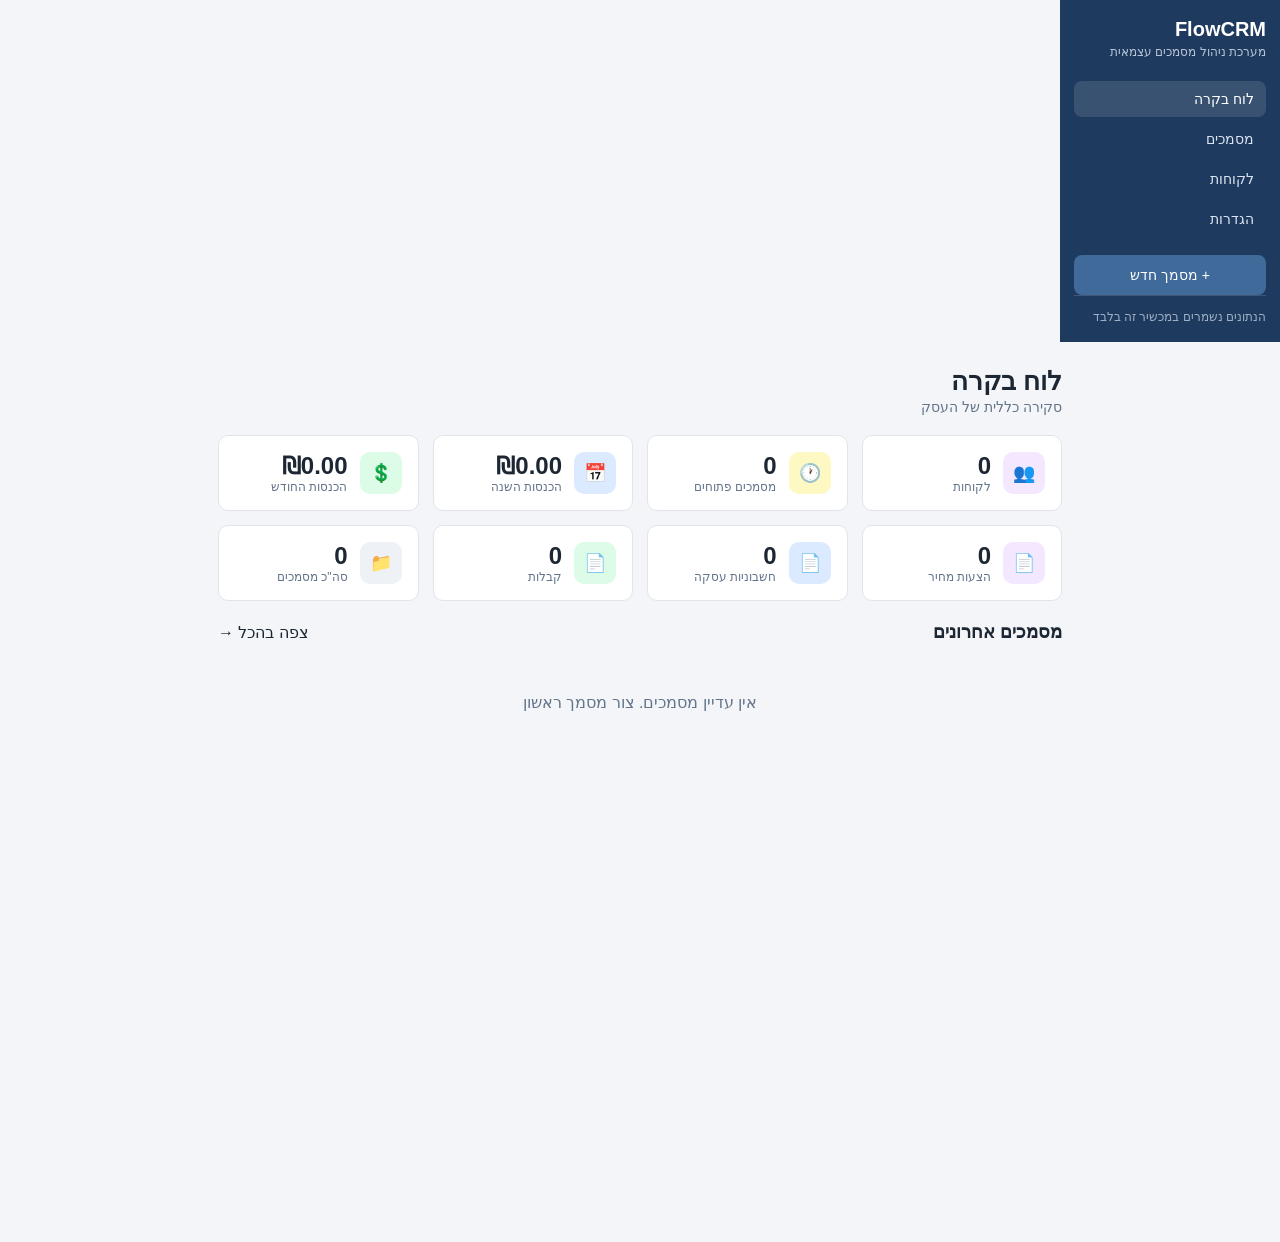
==== index.html @ b6c3de65 "Add files via upload" ====
<!DOCTYPE html>
<html lang="he" dir="rtl">
<head>
<meta charset="UTF-8">
<meta name="viewport" content="width=device-width, initial-scale=1, maximum-scale=1">
<title>לוח בקרה - FlowCRM</title>
<link rel="stylesheet" href="style.css">
<link rel="manifest" href="manifest.json">
<link rel="icon" href="icon-192.png">
<link rel="apple-touch-icon" href="icon-192.png">
<meta name="theme-color" content="#1e3a5f">
</head>
<body>
<div class="app-shell">
  <div class="main">
    <h1 class="page-title">לוח בקרה</h1>
    <p class="page-subtitle">סקירה כללית של העסק</p>

    <div class="stat-grid">
      <div class="stat-card">
        <div class="icon" style="background:#f3e8ff;">👥</div>
        <div><div class="num" id="statClients">0</div><div class="label">לקוחות</div></div>
      </div>
      <div class="stat-card">
        <div class="icon" style="background:#fef9c3;">🕐</div>
        <div><div class="num" id="statOpen">0</div><div class="label">מסמכים פתוחים</div></div>
      </div>
      <div class="stat-card">
        <div class="icon" style="background:#dbeafe;">📅</div>
        <div><div class="num" id="statYear">₪0</div><div class="label">הכנסות השנה</div></div>
      </div>
      <div class="stat-card">
        <div class="icon" style="background:#dcfce7;">💲</div>
        <div><div class="num" id="statMonth">₪0</div><div class="label">הכנסות החודש</div></div>
      </div>
    </div>
    <div class="stat-grid">
      <div class="stat-card">
        <div class="icon" style="background:#f3e8ff;">📄</div>
        <div><div class="num" id="statQuotes">0</div><div class="label">הצעות מחיר</div></div>
      </div>
      <div class="stat-card">
        <div class="icon" style="background:#dbeafe;">📄</div>
        <div><div class="num" id="statInvoices">0</div><div class="label">חשבוניות עסקה</div></div>
      </div>
      <div class="stat-card">
        <div class="icon" style="background:#dcfce7;">📄</div>
        <div><div class="num" id="statReceipts">0</div><div class="label">קבלות</div></div>
      </div>
      <div class="stat-card">
        <div class="icon" style="background:#eef2f7;">📁</div>
        <div><div class="num" id="statTotal">0</div><div class="label">סה"כ מסמכים</div></div>
      </div>
    </div>

    <div style="display:flex;justify-content:space-between;align-items:center;margin:20px 0 10px;">
      <h2 style="font-size:18px;margin:0;">מסמכים אחרונים</h2>
      <a href="documents.html">צפה בהכל →</a>
    </div>
    <div class="doc-grid" id="recentDocs"></div>
  </div>
</div>

<script src="app.js"></script>
<script>
mountShell("index.html");

const docs = DB.getDocuments();
const clients = DB.getClients();
const now = new Date();
const thisMonth = now.toISOString().slice(0, 7);
const thisYear = now.getFullYear();

function docTotal(d) {
  const subtotal = calcSubtotal(d.items || []);
  const tax = calcTax(subtotal, d.includeVat, DB.getSettings().vatRate);
  return calcTotal(subtotal, tax);
}

const closed = docs.filter(d => d.status === "closed" && !d.isCanceled);
const yearRevenue = closed.filter(d => d.issueDate && d.issueDate.startsWith(String(thisYear))).reduce((s, d) => s + docTotal(d), 0);
const monthRevenue = closed.filter(d => d.issueDate && d.issueDate.startsWith(thisMonth)).reduce((s, d) => s + docTotal(d), 0);

document.getElementById("statClients").textContent = clients.filter(c => c.active !== false).length;
document.getElementById("statOpen").textContent = docs.filter(d => (d.status === "open" || d.status === "draft") && !d.isCanceled).length;
document.getElementById("statYear").textContent = money(yearRevenue);
document.getElementById("statMonth").textContent = money(monthRevenue);
document.getElementById("statQuotes").textContent = docs.filter(d => d.docType === "quote").length;
document.getElementById("statInvoices").textContent = docs.filter(d => d.docType === "invoice").length;
document.getElementById("statReceipts").textContent = docs.filter(d => d.docType === "receipt").length;
document.getElementById("statTotal").textContent = docs.length;

const recent = [...docs].sort((a, b) => (b.issueDate || "").localeCompare(a.issueDate || "")).slice(0, 6);
const grid = document.getElementById("recentDocs");
if (!recent.length) {
  grid.innerHTML = `<div class="empty-state" style="grid-column:1/-1;">אין עדיין מסמכים. <a href="create.html">צור מסמך ראשון</a></div>`;
} else {
  grid.innerHTML = recent.map(d => `
    <div class="doc-card">
      ${docBadge(d.docType)} ${statusBadge(d.status)}
      <div class="amount">${money(docTotal(d))}</div>
      <div class="name">${d.clientName || ""}</div>
      <div class="meta">מס' ${d.docNumber} · ${formatDateHe(d.issueDate)}</div>
      <div class="actions"><a class="btn" href="view.html?id=${d.id}">צפייה</a></div>
    </div>`).join("");
}
</script>
</body>
</html>
---- style.css ----
:root {
  --navy: #1e3a5f;
  --navy-dark: #16293f;
  --blue-accent: #2f5d8a;
  --bg: #f3f5f8;
  --card-bg: #ffffff;
  --border: #e1e5eb;
  --text: #1c2733;
  --text-muted: #64748b;
  --danger: #c0392b;
  --green: #1e8a5f;
  --purple: #7b4fa0;
  --radius: 10px;
}

* { box-sizing: border-box; }

html, body {
  margin: 0;
  padding: 0;
  font-family: "Segoe UI", Arial, "Noto Sans Hebrew", sans-serif;
  background: var(--bg);
  color: var(--text);
  direction: rtl;
}

a { color: inherit; text-decoration: none; }

.app-shell {
  display: flex;
  min-height: 100vh;
}

/* ---------- Sidebar ---------- */
.sidebar {
  width: 220px;
  background: var(--navy);
  color: #fff;
  flex-shrink: 0;
  display: flex;
  flex-direction: column;
  padding: 18px 14px;
}
.sidebar .brand {
  font-size: 20px;
  font-weight: 700;
  margin-bottom: 4px;
}
.sidebar .brand-sub {
  font-size: 12px;
  color: #b7c4d6;
  margin-bottom: 22px;
}
.sidebar nav {
  display: flex;
  flex-direction: column;
  gap: 4px;
}
.sidebar nav a {
  padding: 10px 12px;
  border-radius: 8px;
  font-size: 14px;
  color: #dbe4f0;
}
.sidebar nav a.active,
.sidebar nav a:hover {
  background: rgba(255,255,255,0.12);
  color: #fff;
}
.sidebar .new-doc-btn {
  margin-top: 18px;
  background: #3f6a99;
  color: #fff;
  border: none;
  border-radius: 8px;
  padding: 12px;
  font-size: 14px;
  text-align: center;
  cursor: pointer;
}
.sidebar .new-doc-btn:hover { background: #4a7aad; }
.sidebar .footer {
  margin-top: auto;
  font-size: 12px;
  color: #9fb0c6;
  padding-top: 14px;
  border-top: 1px solid rgba(255,255,255,0.15);
}

/* mobile hamburger */
.hamburger {
  display: none;
  position: fixed;
  top: 12px;
  left: 12px;
  z-index: 50;
  background: var(--navy);
  color: #fff;
  border: none;
  border-radius: 8px;
  width: 40px;
  height: 40px;
  font-size: 18px;
  cursor: pointer;
}

.main {
  flex: 1;
  padding: 24px 28px;
  max-width: 900px;
  margin: 0 auto;
  width: 100%;
}

h1.page-title { font-size: 26px; margin: 0 0 2px; }
p.page-subtitle { color: var(--text-muted); margin: 0 0 20px; font-size: 14px; }

/* ---------- Cards / sections ---------- */
.card {
  background: var(--card-bg);
  border: 1px solid var(--border);
  border-radius: var(--radius);
  overflow: hidden;
  margin-bottom: 16px;
}
.section-bar {
  background: var(--navy);
  color: #fff;
  padding: 10px 16px;
  font-size: 15px;
  font-weight: 600;
}
.section-body { padding: 16px; }

.field-row {
  display: flex;
  gap: 14px;
  flex-wrap: wrap;
  margin-bottom: 12px;
}
.field { flex: 1; min-width: 160px; display: flex; flex-direction: column; gap: 6px; }
.field label { font-size: 13px; color: var(--text-muted); }
.field input, .field select, .field textarea {
  border: 1px solid var(--border);
  border-radius: 6px;
  padding: 9px 10px;
  font-size: 14px;
  font-family: inherit;
  background: #fff;
  color: var(--text);
}
.field textarea { resize: vertical; min-height: 60px; }

/* ---------- Buttons ---------- */
.btn {
  border: 1px solid var(--border);
  background: #fff;
  padding: 10px 18px;
  border-radius: 8px;
  font-size: 14px;
  cursor: pointer;
}
.btn-primary { background: var(--navy); color: #fff; border-color: var(--navy); }
.btn-primary:hover { background: var(--navy-dark); }
.btn-danger { color: var(--danger); border-color: var(--danger); background: #fff; }
.btn-ghost { background: #fff; }
.btn-row { display: flex; gap: 10px; flex-wrap: wrap; margin-top: 10px; }
.icon-btn {
  border: none; background: transparent; cursor: pointer; font-size: 16px; color: var(--text-muted);
}
.icon-btn.danger { color: var(--danger); }

/* ---------- Line items table ---------- */
table.items-table { width: 100%; border-collapse: collapse; }
table.items-table th, table.items-table td { padding: 8px 6px; font-size: 13px; text-align: right; }
table.items-table thead th { background: #eef2f7; color: var(--text-muted); font-weight: 600; border-bottom: 1px solid var(--border); }
table.items-table tbody td { border-bottom: 1px solid var(--border); }
table.items-table input { width: 100%; border: 1px solid var(--border); border-radius: 6px; padding: 6px 8px; font-family: inherit; }
.add-line-btn { margin-bottom: 12px; }

.totals-box {
  background: #eef4fb;
  border-radius: 8px;
  padding: 14px 16px;
  margin-top: 10px;
  font-size: 14px;
}
.totals-box .row { display: flex; justify-content: space-between; padding: 3px 0; }
.totals-box .row.total { font-weight: 700; font-size: 17px; border-top: 1px solid #c9d8ea; margin-top: 6px; padding-top: 8px; }

/* ---------- Dashboard cards ---------- */
.stat-grid {
  display: grid;
  grid-template-columns: repeat(4, 1fr);
  gap: 14px;
  margin-bottom: 14px;
}
.stat-card {
  background: var(--card-bg);
  border: 1px solid var(--border);
  border-radius: var(--radius);
  padding: 16px;
  display: flex;
  align-items: center;
  gap: 12px;
}
.stat-card .num { font-size: 24px; font-weight: 700; }
.stat-card .label { font-size: 12px; color: var(--text-muted); }
.stat-card .icon {
  width: 42px; height: 42px; border-radius: 10px;
  display: flex; align-items: center; justify-content: center; font-size: 18px;
}

/* document cards / list */
.doc-grid { display: grid; grid-template-columns: repeat(3, 1fr); gap: 14px; }
.doc-card {
  background: var(--card-bg); border: 1px solid var(--border); border-radius: var(--radius);
  padding: 14px; position: relative;
}
.badge {
  display: inline-block; font-size: 11px; padding: 3px 9px; border-radius: 20px; font-weight: 600; margin-left: 4px;
}
.badge-invoice { background: #dbeafe; color: #1d4ed8; }
.badge-receipt { background: #dcfce7; color: #15803d; }
.badge-quote { background: #f3e8ff; color: #7e22ce; }
.badge-open { background: #fef9c3; color: #92650a; }
.badge-closed { background: #e2e8f0; color: #475569; }
.badge-draft { background: #fee2e2; color: #b91c1c; }
.badge-canceled { background: #fecaca; color: #991b1b; }

.doc-card .amount { font-size: 20px; font-weight: 700; margin: 6px 0 2px; }
.doc-card .name { font-weight: 600; margin-top: 6px; }
.doc-card .meta { font-size: 12px; color: var(--text-muted); }
.doc-card .actions { margin-top: 10px; display: flex; gap: 8px; }

.search-bar input {
  width: 100%; padding: 11px 14px; border: 1px solid var(--border); border-radius: 8px; font-size: 14px; font-family: inherit;
}
.tabs { display: flex; gap: 6px; margin: 12px 0; flex-wrap: wrap; }
.tabs button {
  border: 1px solid var(--border); background: #fff; padding: 7px 14px; border-radius: 20px; font-size: 13px; cursor: pointer;
}
.tabs button.active { background: var(--navy); color: #fff; border-color: var(--navy); }

.empty-state { text-align: center; padding: 40px 10px; color: var(--text-muted); }

/* client cards */
.client-card {
  background: var(--card-bg); border: 1px solid var(--border); border-radius: var(--radius);
  padding: 14px; display: flex; justify-content: space-between; align-items: flex-start; margin-bottom: 12px;
}
.client-card .actions { display: flex; gap: 8px; }
.client-card .name { font-weight: 700; margin-bottom: 4px; }
.client-card .meta { font-size: 13px; color: var(--text-muted); line-height: 1.7; }

/* toast */
#toast {
  position: fixed; bottom: 20px; left: 50%; transform: translateX(-50%);
  background: var(--navy-dark); color: #fff; padding: 10px 20px; border-radius: 8px; font-size: 14px;
  opacity: 0; pointer-events: none; transition: opacity .2s; z-index: 100;
}
#toast.show { opacity: 1; }

/* ---------- Print / invoice preview ---------- */
.print-page {
  background: #fff;
  width: 100%;
  max-width: 780px;
  margin: 0 auto;
  padding: 14mm;
  border: 1px solid var(--border);
  border-radius: 8px;
}
.print-header { display: flex; justify-content: space-between; align-items: flex-start; border-bottom: 2px solid var(--navy); padding-bottom: 12px; margin-bottom: 16px; }
.print-header .biz-name { font-size: 30px; font-weight: 800; color: var(--navy); }
.print-header .biz-details { text-align: left; font-size: 12px; color: #333; line-height: 1.6; }
.print-meta { display: flex; justify-content: space-between; margin-bottom: 14px; font-size: 13px; }
.print-meta .to b { font-size: 15px; }
.print-title { text-align: center; font-size: 20px; font-weight: 700; margin: 10px 0 2px; }
.print-subtitle { text-align: center; font-size: 13px; color: #555; margin-bottom: 12px; }
.print-table { width: 100%; border-collapse: collapse; font-size: 12px; margin-bottom: 10px; }
.print-table th { background: var(--navy); color: #fff; padding: 7px 6px; }
.print-table td { padding: 7px 6px; border-bottom: 1px solid #ddd; }
.print-totals { margin-inline-start: auto; width: 260px; font-size: 13px; }
.print-totals .row { display: flex; justify-content: space-between; padding: 3px 0; }
.print-totals .row.total { font-weight: 800; font-size: 16px; border-top: 1px solid #999; padding-top: 6px; margin-top: 4px; }
.print-payment, .print-note { margin-top: 14px; font-size: 12px; }
.print-payment table { width: 100%; border-collapse: collapse; margin-top: 4px; }
.print-payment th { background: #eef2f7; padding: 5px; font-size: 11px; }
.print-payment td { padding: 5px; border-bottom: 1px solid #eee; font-size: 11px; }
.print-footer { text-align: center; font-size: 10px; color: #999; margin-top: 30px; }
.watermark {
  position: absolute; top: 40%; left: 50%; transform: translate(-50%,-50%) rotate(-25deg);
  font-size: 70px; color: rgba(192,57,43,0.25); font-weight: 800; pointer-events: none; z-index: 5;
}

@media print {
  body * { visibility: hidden; }
  .print-page, .print-page * { visibility: visible; }
  .print-page { position: absolute; top: 0; left: 0; border: none; box-shadow: none; margin: 0; padding: 0; width: 100%; max-width: 100%; font-size: 12px; }
  @page { size: A4; margin: 10mm; }
  .no-print { display: none !important; }
  .print-table, .print-payment table { page-break-inside: auto; }
  .print-table tr, .print-payment tr { page-break-inside: avoid; }
  .print-header, .print-meta, .print-title, .print-totals, .print-payment, .print-note, .print-footer { page-break-inside: avoid; }
  .print-footer { margin-top: 8px; }
}

/* responsive */
@media (max-width: 860px) {
  .stat-grid { grid-template-columns: repeat(2, 1fr); }
  .doc-grid { grid-template-columns: 1fr; }
}
@media (max-width: 700px) {
  .sidebar { position: fixed; top: 0; bottom: 0; right: 0; left: auto; transform: translateX(100%); transition: transform .2s; z-index: 40; height: 100vh; overflow-y: auto; }
  .sidebar.open { transform: translateX(0); }
  .hamburger { display: flex; align-items: center; justify-content: center; }
  .main { padding: 70px 14px 24px; }
  .stat-grid { grid-template-columns: 1fr 1fr; }
}
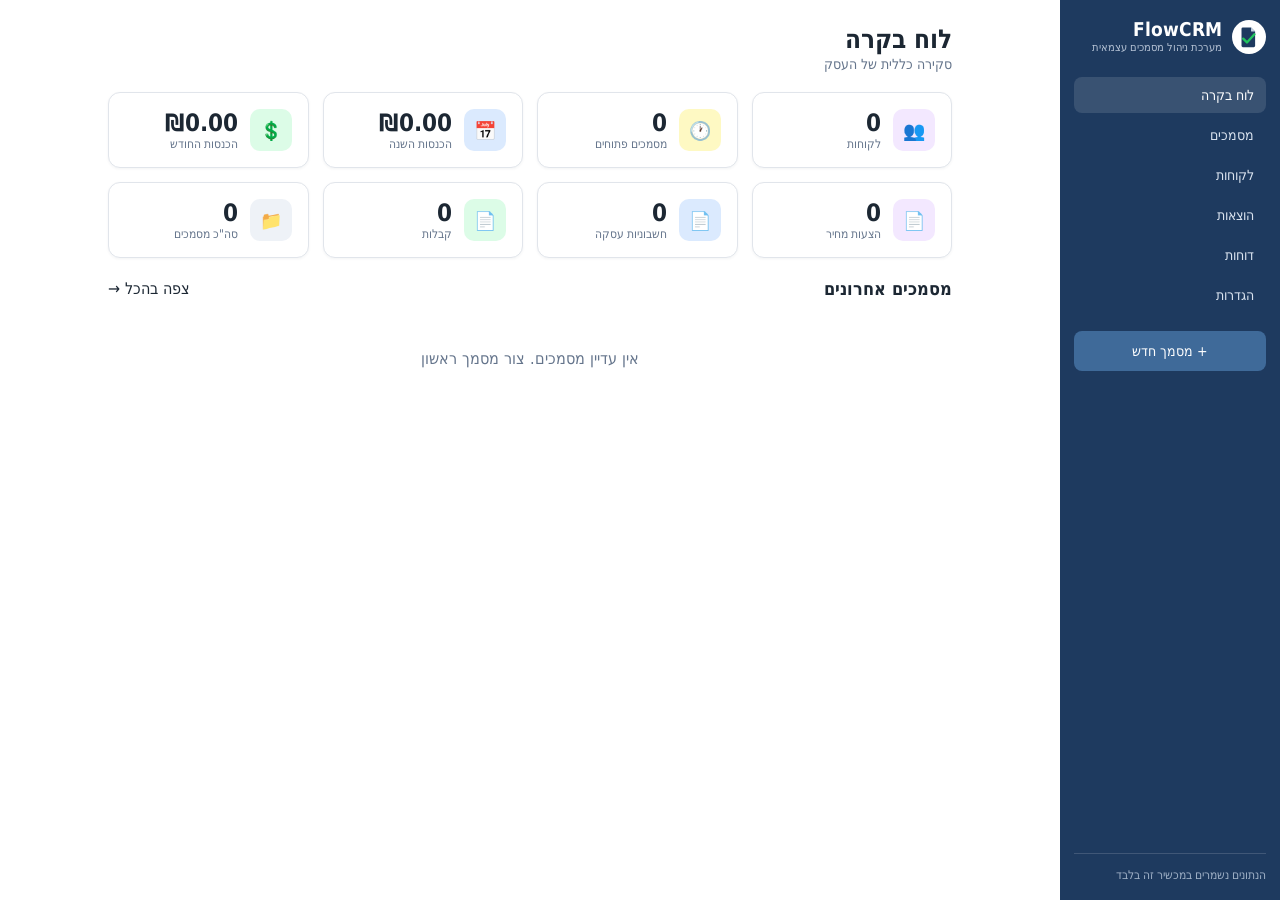
==== commit 8bac93b8: "Add files via upload" ====
--- a/index.html
+++ b/index.html
@@ -62,6 +62,7 @@
 </div>
 
 <script src="app.js"></script>
+<script src="drive-sync.js"></script>
 <script>
 mountShell("index.html");
 
--- a/style.css
+++ b/style.css
@@ -1,8 +1,21 @@
+@font-face {
+  font-family: "DejaVu Sans Condensed";
+  src: url("DejaVuSansCondensed.woff2") format("woff2");
+  font-weight: 400;
+  font-display: swap;
+}
+@font-face {
+  font-family: "DejaVu Sans Condensed";
+  src: url("DejaVuSansCondensed-Bold.woff2") format("woff2");
+  font-weight: 700;
+  font-display: swap;
+}
+
 :root {
   --navy: #1e3a5f;
   --navy-dark: #16293f;
   --blue-accent: #2f5d8a;
-  --bg: #f3f5f8;
+  --bg: #ffffff;
   --card-bg: #ffffff;
   --border: #e1e5eb;
   --text: #1c2733;
@@ -10,7 +23,8 @@
   --danger: #c0392b;
   --green: #1e8a5f;
   --purple: #7b4fa0;
-  --radius: 10px;
+  --radius: 12px;
+  --font: "DejaVu Sans Condensed", "Segoe UI", Arial, "Noto Sans Hebrew", sans-serif;
 }
 
 * { box-sizing: border-box; }
@@ -18,7 +32,7 @@
 html, body {
   margin: 0;
   padding: 0;
-  font-family: "Segoe UI", Arial, "Noto Sans Hebrew", sans-serif;
+  font-family: var(--font);
   background: var(--bg);
   color: var(--text);
   direction: rtl;
@@ -41,15 +55,28 @@
   flex-direction: column;
   padding: 18px 14px;
 }
+.sidebar .brand-row {
+  display: flex;
+  align-items: center;
+  gap: 10px;
+  margin-bottom: 22px;
+}
+.sidebar .brand-icon {
+  width: 34px;
+  height: 34px;
+  flex-shrink: 0;
+  display: block;
+}
+.sidebar .brand-icon svg { width: 100%; height: 100%; display: block; }
 .sidebar .brand {
-  font-size: 20px;
+  font-size: 19px;
   font-weight: 700;
-  margin-bottom: 4px;
+  line-height: 1.2;
 }
 .sidebar .brand-sub {
-  font-size: 12px;
+  font-size: 11px;
   color: #b7c4d6;
-  margin-bottom: 22px;
+  line-height: 1.3;
 }
 .sidebar nav {
   display: flex;
@@ -122,6 +149,7 @@
   border-radius: var(--radius);
   overflow: hidden;
   margin-bottom: 16px;
+  box-shadow: 0 1px 3px rgba(20,30,50,0.05);
 }
 .section-bar {
   background: var(--navy);
@@ -163,8 +191,25 @@
 .btn-primary { background: var(--navy); color: #fff; border-color: var(--navy); }
 .btn-primary:hover { background: var(--navy-dark); }
 .btn-danger { color: var(--danger); border-color: var(--danger); background: #fff; }
+.btn-success { background: #1e8a5f; color: #fff; border-color: #1e8a5f; }
+.btn-success:hover { background: #176e4b; }
 .btn-ghost { background: #fff; }
 .btn-row { display: flex; gap: 10px; flex-wrap: wrap; margin-top: 10px; }
+
+/* ---------- Dropdown menu (e.g. "סגור עם...") ---------- */
+.dropdown-wrap { position: relative; }
+.dropdown-menu {
+  display: none; position: absolute; top: calc(100% + 4px); right: 0; z-index: 30;
+  background: #fff; border: 1px solid var(--border); border-radius: 8px;
+  box-shadow: 0 6px 20px rgba(20,30,50,0.15); min-width: 160px; overflow: hidden;
+}
+.dropdown-menu.open { display: block; }
+.dropdown-menu button {
+  display: block; width: 100%; text-align: right; padding: 10px 14px; border: none; background: #fff;
+  font-size: 14px; font-family: inherit; cursor: pointer; color: var(--text);
+}
+.dropdown-menu button:hover { background: #eef2f7; }
+.dropdown-menu button + button { border-top: 1px solid var(--border); }
 .icon-btn {
   border: none; background: transparent; cursor: pointer; font-size: 16px; color: var(--text-muted);
 }
@@ -203,7 +248,10 @@
   display: flex;
   align-items: center;
   gap: 12px;
-}
+  box-shadow: 0 1px 3px rgba(20,30,50,0.05);
+  transition: box-shadow .15s, transform .15s;
+}
+.stat-card:hover { box-shadow: 0 4px 14px rgba(20,30,50,0.10); transform: translateY(-1px); }
 .stat-card .num { font-size: 24px; font-weight: 700; }
 .stat-card .label { font-size: 12px; color: var(--text-muted); }
 .stat-card .icon {
@@ -214,9 +262,19 @@
 /* document cards / list */
 .doc-grid { display: grid; grid-template-columns: repeat(3, 1fr); gap: 14px; }
 .doc-card {
-  background: var(--card-bg); border: 1px solid var(--border); border-radius: var(--radius);
+  background: var(--card-bg); border: 1px solid var(--border); border-inline-start: 4px solid var(--border);
+  border-radius: var(--radius);
   padding: 14px; position: relative;
-}
+  box-shadow: 0 1px 3px rgba(20,30,50,0.05);
+  transition: box-shadow .15s;
+}
+.doc-card:hover { box-shadow: 0 4px 14px rgba(20,30,50,0.10); }
+.doc-card.status-open { border-inline-start-color: #f59e0b; }
+.doc-card.status-closed { border-inline-start-color: #22c55e; }
+.doc-card.status-draft { border-inline-start-color: #ef4444; }
+.doc-card.status-canceled { border-inline-start-color: #94a3b8; opacity: .7; }
+.doc-card .doc-select { position: absolute; top: 12px; inset-inline-end: 12px; }
+.doc-card .doc-select input { width: 18px; height: 18px; cursor: pointer; }
 .badge {
   display: inline-block; font-size: 11px; padding: 3px 9px; border-radius: 20px; font-weight: 600; margin-left: 4px;
 }
@@ -244,10 +302,20 @@
 
 .empty-state { text-align: center; padding: 40px 10px; color: var(--text-muted); }
 
+/* ---------- Documents toolbar / admin bar ---------- */
+.doc-toolbar { display: flex; gap: 10px; flex-wrap: wrap; margin-bottom: 14px; }
+.admin-bar {
+  display: flex; align-items: center; gap: 10px; flex-wrap: wrap;
+  background: #fff7ed; border: 1px solid #fed7aa; border-radius: 8px; padding: 10px 14px; margin-bottom: 14px;
+}
+.admin-bar .count { font-weight: 700; font-size: 13px; color: #9a3412; }
+.admin-bar select { border: 1px solid var(--border); border-radius: 6px; padding: 7px 10px; font-family: inherit; }
+
 /* client cards */
 .client-card {
   background: var(--card-bg); border: 1px solid var(--border); border-radius: var(--radius);
   padding: 14px; display: flex; justify-content: space-between; align-items: flex-start; margin-bottom: 12px;
+  box-shadow: 0 1px 3px rgba(20,30,50,0.05);
 }
 .client-card .actions { display: flex; gap: 8px; }
 .client-card .name { font-weight: 700; margin-bottom: 4px; }
@@ -271,39 +339,108 @@
   border: 1px solid var(--border);
   border-radius: 8px;
 }
-.print-header { display: flex; justify-content: space-between; align-items: flex-start; border-bottom: 2px solid var(--navy); padding-bottom: 12px; margin-bottom: 16px; }
+.print-header { display: flex; justify-content: space-between; align-items: flex-start; border-bottom: 1px solid #888; padding-bottom: 12px; margin-bottom: 16px; }
 .print-header .biz-name { font-size: 30px; font-weight: 800; color: var(--navy); }
-.print-header .biz-details { text-align: left; font-size: 12px; color: #333; line-height: 1.6; }
+.print-header .biz-details { text-align: right; font-size: 12px; color: #333; line-height: 1.6; }
 .print-meta { display: flex; justify-content: space-between; margin-bottom: 14px; font-size: 13px; }
 .print-meta .to b { font-size: 15px; }
 .print-title { text-align: center; font-size: 20px; font-weight: 700; margin: 10px 0 2px; }
 .print-subtitle { text-align: center; font-size: 13px; color: #555; margin-bottom: 12px; }
-.print-table { width: 100%; border-collapse: collapse; font-size: 12px; margin-bottom: 10px; }
-.print-table th { background: var(--navy); color: #fff; padding: 7px 6px; }
-.print-table td { padding: 7px 6px; border-bottom: 1px solid #ddd; }
+.print-table { width: 100%; border-collapse: collapse; font-size: 12px; margin-bottom: 10px; border: 1px solid #000; }
+.print-table th { background: #a7cae8; color: #000; padding: 7px 6px; text-align: center; font-weight: 700; border: 1px solid #000; }
+.print-table td { padding: 7px 6px; border: 1px solid #000; text-align: center; }
+.print-table td:first-child { text-align: right; }
 .print-totals { margin-inline-start: auto; width: 260px; font-size: 13px; }
 .print-totals .row { display: flex; justify-content: space-between; padding: 3px 0; }
 .print-totals .row.total { font-weight: 800; font-size: 16px; border-top: 1px solid #999; padding-top: 6px; margin-top: 4px; }
 .print-payment, .print-note { margin-top: 14px; font-size: 12px; }
-.print-payment table { width: 100%; border-collapse: collapse; margin-top: 4px; }
-.print-payment th { background: #eef2f7; padding: 5px; font-size: 11px; }
-.print-payment td { padding: 5px; border-bottom: 1px solid #eee; font-size: 11px; }
+.print-payment table { width: 100%; border-collapse: collapse; margin-top: 4px; border: 1px solid #000; }
+.print-payment th { background: #a7cae8; color: #000; padding: 5px; font-size: 11px; font-weight: 700; text-align: center; border: 1px solid #000; }
+.print-payment td { padding: 5px; border: 1px solid #000; font-size: 11px; text-align: center; }
+.print-payment td:nth-child(3) { text-align: right; } /* פרטים — the wide details column */
 .print-footer { text-align: center; font-size: 10px; color: #999; margin-top: 30px; }
+.print-footer-brand {
+  display: flex; flex-direction: column; align-items: center; justify-content: center; gap: 3px; margin-top: 6px;
+}
+.print-footer-brand .footer-caption { font-size: 11px; font-weight: 700; color: #7a8699; }
+.print-footer-brand .footer-logo { height: 20px; width: auto; }
 .watermark {
   position: absolute; top: 40%; left: 50%; transform: translate(-50%,-50%) rotate(-25deg);
   font-size: 70px; color: rgba(192,57,43,0.25); font-weight: 800; pointer-events: none; z-index: 5;
 }
 
+/* ---------- Expenses ---------- */
+.expense-card {
+  background: var(--card-bg); border: 1px solid var(--border); border-radius: var(--radius);
+  padding: 14px; display: flex; gap: 14px; align-items: center; margin-bottom: 12px;
+  box-shadow: 0 1px 3px rgba(20,30,50,0.05);
+}
+.expense-card .thumb {
+  width: 46px; height: 46px; border-radius: 8px; background: #eef2f7; flex-shrink: 0;
+  display: flex; align-items: center; justify-content: center; font-size: 20px; overflow: hidden;
+}
+.expense-card .thumb img { width: 100%; height: 100%; object-fit: cover; }
+.expense-card .body { flex: 1; min-width: 0; }
+.expense-card .amount { font-weight: 700; font-size: 17px; }
+.expense-card .supplier { font-weight: 600; }
+.expense-card .meta { font-size: 12px; color: var(--text-muted); }
+.expense-card .category-pill {
+  display: inline-block; font-size: 11px; padding: 2px 9px; border-radius: 20px;
+  background: #eef2f7; color: var(--text-muted); margin-inline-end: 6px;
+}
+.expense-card .actions { display: flex; gap: 6px; flex-shrink: 0; }
+
+/* ---------- Payments (create form) ---------- */
+.payment-row {
+  border: 1px solid var(--border); border-radius: 8px; padding: 12px; margin-bottom: 10px; background: #fafbfc;
+}
+.payment-row-head { display: flex; justify-content: space-between; align-items: center; margin-bottom: 8px; }
+.payment-row-head b { font-size: 13px; color: var(--text-muted); }
+
+/* ---------- Logo upload ---------- */
+.logo-upload {
+  display: flex; align-items: center; gap: 14px; margin-bottom: 4px;
+}
+.logo-preview {
+  width: 84px; height: 84px; border-radius: 8px; border: 1px dashed var(--border);
+  display: flex; align-items: center; justify-content: center; background: #fafbfc; overflow: hidden; flex-shrink: 0;
+}
+.logo-preview img { max-width: 100%; max-height: 100%; object-fit: contain; }
+
+/* ---------- Generic data table (reports) ---------- */
+table.data-table { width: 100%; border-collapse: collapse; font-size: 13px; margin-top: 6px; }
+table.data-table th { background: #eef2f7; color: var(--text-muted); text-align: right; padding: 8px 10px; font-weight: 600; }
+table.data-table td { padding: 8px 10px; border-bottom: 1px solid var(--border); }
+table.data-table tfoot td { font-weight: 700; border-top: 2px solid var(--border); border-bottom: none; }
+
+/* ---------- Print: logo + digital-signature stamp ---------- */
+.print-header .biz-logo { max-height: 70px; max-width: 260px; object-fit: contain; }
+.print-stamp { width: 72px; height: auto; margin-top: 6px; display: block; }
+
 @media print {
+  /* Chrome drops background colors/images on print by default unless told
+     otherwise — this is what was erasing the light-blue table header (and
+     would silently erase any other colored background) in the saved PDF. */
+  * { -webkit-print-color-adjust: exact !important; print-color-adjust: exact !important; color-adjust: exact !important; }
+  .sidebar, .hamburger { display: none !important; }
   body * { visibility: hidden; }
   .print-page, .print-page * { visibility: visible; }
-  .print-page { position: absolute; top: 0; left: 0; border: none; box-shadow: none; margin: 0; padding: 0; width: 100%; max-width: 100%; font-size: 12px; }
+  .print-page {
+    position: absolute; top: 0; left: 0; border: none; box-shadow: none; margin: 0; padding: 0;
+    width: 100%; max-width: 100%; font-size: 12px;
+    display: flex; flex-direction: column; min-height: 262mm;
+  }
+  .print-footer { margin-top: auto; }
   @page { size: A4; margin: 10mm; }
   .no-print { display: none !important; }
   .print-table, .print-payment table { page-break-inside: auto; }
   .print-table tr, .print-payment tr { page-break-inside: avoid; }
   .print-header, .print-meta, .print-title, .print-totals, .print-payment, .print-note, .print-footer { page-break-inside: avoid; }
-  .print-footer { margin-top: 8px; }
+  .print-header { margin-bottom: 10px; padding-bottom: 8px; }
+  .print-meta { margin-bottom: 8px; }
+  .print-stamp { width: 58px; height: auto; margin-top: 2px; }
+  .print-title { margin: 6px 0 2px; }
+  .print-payment, .print-note { margin-top: 8px; }
 }
 
 /* responsive */
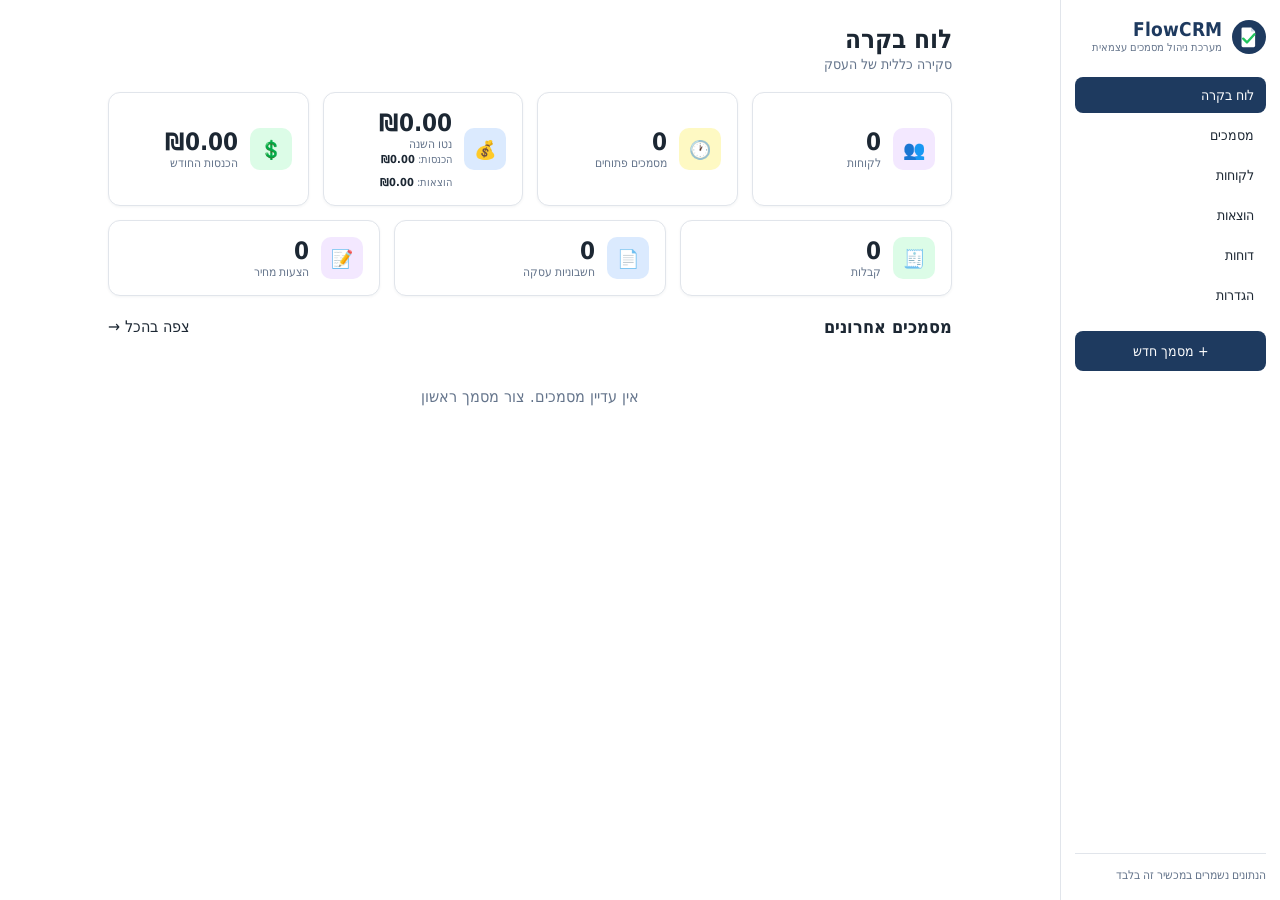
==== commit 81c608ba: "Add files via upload" ====
--- a/index.html
+++ b/index.html
@@ -25,31 +25,34 @@
         <div class="icon" style="background:#fef9c3;">🕐</div>
         <div><div class="num" id="statOpen">0</div><div class="label">מסמכים פתוחים</div></div>
       </div>
-      <div class="stat-card">
-        <div class="icon" style="background:#dbeafe;">📅</div>
-        <div><div class="num" id="statYear">₪0</div><div class="label">הכנסות השנה</div></div>
+      <div class="stat-card stat-card-net">
+        <div class="icon" style="background:#dbeafe;">💰</div>
+        <div>
+          <div class="num" id="statYearNet">₪0</div>
+          <div class="label">נטו השנה</div>
+          <div class="sub-breakdown">
+            <span>הכנסות: <b id="statYearIncome">₪0</b></span>
+            <span>הוצאות: <b id="statYearExpenses">₪0</b></span>
+          </div>
+        </div>
       </div>
       <div class="stat-card">
         <div class="icon" style="background:#dcfce7;">💲</div>
         <div><div class="num" id="statMonth">₪0</div><div class="label">הכנסות החודש</div></div>
       </div>
     </div>
-    <div class="stat-grid">
+    <div class="stat-grid stat-grid-3">
       <div class="stat-card">
-        <div class="icon" style="background:#f3e8ff;">📄</div>
-        <div><div class="num" id="statQuotes">0</div><div class="label">הצעות מחיר</div></div>
+        <div class="icon" style="background:#dcfce7;">🧾</div>
+        <div><div class="num" id="statReceipts">0</div><div class="label">קבלות</div></div>
       </div>
       <div class="stat-card">
         <div class="icon" style="background:#dbeafe;">📄</div>
         <div><div class="num" id="statInvoices">0</div><div class="label">חשבוניות עסקה</div></div>
       </div>
       <div class="stat-card">
-        <div class="icon" style="background:#dcfce7;">📄</div>
-        <div><div class="num" id="statReceipts">0</div><div class="label">קבלות</div></div>
-      </div>
-      <div class="stat-card">
-        <div class="icon" style="background:#eef2f7;">📁</div>
-        <div><div class="num" id="statTotal">0</div><div class="label">סה"כ מסמכים</div></div>
+        <div class="icon" style="background:#f3e8ff;">📝</div>
+        <div><div class="num" id="statQuotes">0</div><div class="label">הצעות מחיר</div></div>
       </div>
     </div>
 
@@ -81,15 +84,20 @@
 const closed = docs.filter(d => d.status === "closed" && !d.isCanceled);
 const yearRevenue = closed.filter(d => d.issueDate && d.issueDate.startsWith(String(thisYear))).reduce((s, d) => s + docTotal(d), 0);
 const monthRevenue = closed.filter(d => d.issueDate && d.issueDate.startsWith(thisMonth)).reduce((s, d) => s + docTotal(d), 0);
+const yearExpenses = DB.getExpenses()
+  .filter(e => e.date && e.date.startsWith(String(thisYear)))
+  .reduce((s, e) => s + (parseFloat(e.amount) || 0), 0);
+const yearNet = yearRevenue - yearExpenses;
 
 document.getElementById("statClients").textContent = clients.filter(c => c.active !== false).length;
 document.getElementById("statOpen").textContent = docs.filter(d => (d.status === "open" || d.status === "draft") && !d.isCanceled).length;
-document.getElementById("statYear").textContent = money(yearRevenue);
+document.getElementById("statYearNet").textContent = money(yearNet);
+document.getElementById("statYearIncome").textContent = money(yearRevenue);
+document.getElementById("statYearExpenses").textContent = money(yearExpenses);
 document.getElementById("statMonth").textContent = money(monthRevenue);
 document.getElementById("statQuotes").textContent = docs.filter(d => d.docType === "quote").length;
 document.getElementById("statInvoices").textContent = docs.filter(d => d.docType === "invoice").length;
 document.getElementById("statReceipts").textContent = docs.filter(d => d.docType === "receipt").length;
-document.getElementById("statTotal").textContent = docs.length;
 
 const recent = [...docs].sort((a, b) => (b.issueDate || "").localeCompare(a.issueDate || "")).slice(0, 6);
 const grid = document.getElementById("recentDocs");
@@ -98,11 +106,8 @@
 } else {
   grid.innerHTML = recent.map(d => `
     <div class="doc-card">
-      ${docBadge(d.docType)} ${statusBadge(d.status)}
-      <div class="amount">${money(docTotal(d))}</div>
-      <div class="name">${d.clientName || ""}</div>
-      <div class="meta">מס' ${d.docNumber} · ${formatDateHe(d.issueDate)}</div>
-      <div class="actions"><a class="btn" href="view.html?id=${d.id}">צפייה</a></div>
+      ${docCardInner(d, docTotal(d))}
+      <div class="actions"><a class="btn" href="view.html?id=${d.id}">👁 צפייה</a></div>
     </div>`).join("");
 }
 </script>
--- a/style.css
+++ b/style.css
@@ -45,15 +45,19 @@
   min-height: 100vh;
 }
 
-/* ---------- Sidebar ---------- */
+/* ---------- Sidebar ----------
+   White background, navy text/icons, and a solid navy "button" behind
+   whichever nav item is active/hovered — this was flipped from an
+   all-navy sidebar per explicit feedback (white panel, navy accents). */
 .sidebar {
   width: 220px;
-  background: var(--navy);
-  color: #fff;
+  background: #ffffff;
+  color: var(--text);
   flex-shrink: 0;
   display: flex;
   flex-direction: column;
   padding: 18px 14px;
+  border-inline-end: 1px solid var(--border);
 }
 .sidebar .brand-row {
   display: flex;
@@ -72,10 +76,11 @@
   font-size: 19px;
   font-weight: 700;
   line-height: 1.2;
+  color: var(--navy);
 }
 .sidebar .brand-sub {
   font-size: 11px;
-  color: #b7c4d6;
+  color: var(--text-muted);
   line-height: 1.3;
 }
 .sidebar nav {
@@ -87,16 +92,16 @@
   padding: 10px 12px;
   border-radius: 8px;
   font-size: 14px;
-  color: #dbe4f0;
+  color: var(--text);
 }
 .sidebar nav a.active,
 .sidebar nav a:hover {
-  background: rgba(255,255,255,0.12);
+  background: var(--navy);
   color: #fff;
 }
 .sidebar .new-doc-btn {
   margin-top: 18px;
-  background: #3f6a99;
+  background: var(--navy);
   color: #fff;
   border: none;
   border-radius: 8px;
@@ -105,13 +110,13 @@
   text-align: center;
   cursor: pointer;
 }
-.sidebar .new-doc-btn:hover { background: #4a7aad; }
+.sidebar .new-doc-btn:hover { background: var(--navy-dark); }
 .sidebar .footer {
   margin-top: auto;
   font-size: 12px;
-  color: #9fb0c6;
+  color: var(--text-muted);
   padding-top: 14px;
-  border-top: 1px solid rgba(255,255,255,0.15);
+  border-top: 1px solid var(--border);
 }
 
 /* mobile hamburger */
@@ -257,7 +262,13 @@
 .stat-card .icon {
   width: 42px; height: 42px; border-radius: 10px;
   display: flex; align-items: center; justify-content: center; font-size: 18px;
-}
+  flex-shrink: 0;
+}
+.stat-grid-3 { grid-template-columns: repeat(3, 1fr); }
+.stat-card-net .sub-breakdown {
+  display: flex; gap: 10px; font-size: 11px; color: var(--text-muted); margin-top: 2px; flex-wrap: wrap;
+}
+.stat-card-net .sub-breakdown b { color: var(--text); font-weight: 600; }
 
 /* document cards / list */
 .doc-grid { display: grid; grid-template-columns: repeat(3, 1fr); gap: 14px; }
@@ -286,9 +297,14 @@
 .badge-draft { background: #fee2e2; color: #b91c1c; }
 .badge-canceled { background: #fecaca; color: #991b1b; }
 
-.doc-card .amount { font-size: 20px; font-weight: 700; margin: 6px 0 2px; }
-.doc-card .name { font-weight: 600; margin-top: 6px; }
+.doc-card-head { display: flex; justify-content: space-between; align-items: flex-start; gap: 8px; }
+.doc-card .amount { font-size: 20px; font-weight: 700; }
+.doc-card .name { font-weight: 600; margin-top: 8px; }
 .doc-card .meta { font-size: 12px; color: var(--text-muted); }
+.doc-card-status {
+  font-size: 12px; color: var(--text-muted); margin-top: 10px; padding-top: 10px;
+  border-top: 1px solid var(--border);
+}
 .doc-card .actions { margin-top: 10px; display: flex; gap: 8px; }
 
 .search-bar input {
@@ -342,7 +358,7 @@
 .print-header { display: flex; justify-content: space-between; align-items: flex-start; border-bottom: 1px solid #888; padding-bottom: 12px; margin-bottom: 16px; }
 .print-header .biz-name { font-size: 30px; font-weight: 800; color: var(--navy); }
 .print-header .biz-details { text-align: right; font-size: 12px; color: #333; line-height: 1.6; }
-.print-meta { display: flex; justify-content: space-between; margin-bottom: 14px; font-size: 13px; }
+.print-meta { display: flex; justify-content: space-between; align-items: flex-start; margin-bottom: 14px; font-size: 13px; }
 .print-meta .to b { font-size: 15px; }
 .print-title { text-align: center; font-size: 20px; font-weight: 700; margin: 10px 0 2px; }
 .print-subtitle { text-align: center; font-size: 13px; color: #555; margin-bottom: 12px; }
@@ -428,8 +444,20 @@
   .print-page {
     position: absolute; top: 0; left: 0; border: none; box-shadow: none; margin: 0; padding: 0;
     width: 100%; max-width: 100%; font-size: 12px;
-    display: flex; flex-direction: column; min-height: 262mm;
+    display: flex; flex-direction: column; min-height: 200mm;
   }
+  /* A previous version forced .print-page to ~262mm (a ~15mm safety margin
+     under A4's ~277mm printable content height) to pin the footer flush
+     against the true page bottom. That margin turned out too tight on
+     iPhone/Safari — it computed the page differently and the footer
+     overflowed to a near-blank second page. This version uses a much more
+     conservative 200mm — about 77mm of slack — so the footer sits
+     noticeably lower on short/medium documents without forcing full-page
+     height. It won't sit flush against the literal bottom edge like
+     before, but should be safe across engines. I can't test real iOS
+     Safari print from here, so if this STILL pushes to a second page on
+     an iPhone, that's a real report to send back — the safe fallback
+     (a small fixed gap, no page-height forcing at all) is one line away. */
   .print-footer { margin-top: auto; }
   @page { size: A4; margin: 10mm; }
   .no-print { display: none !important; }
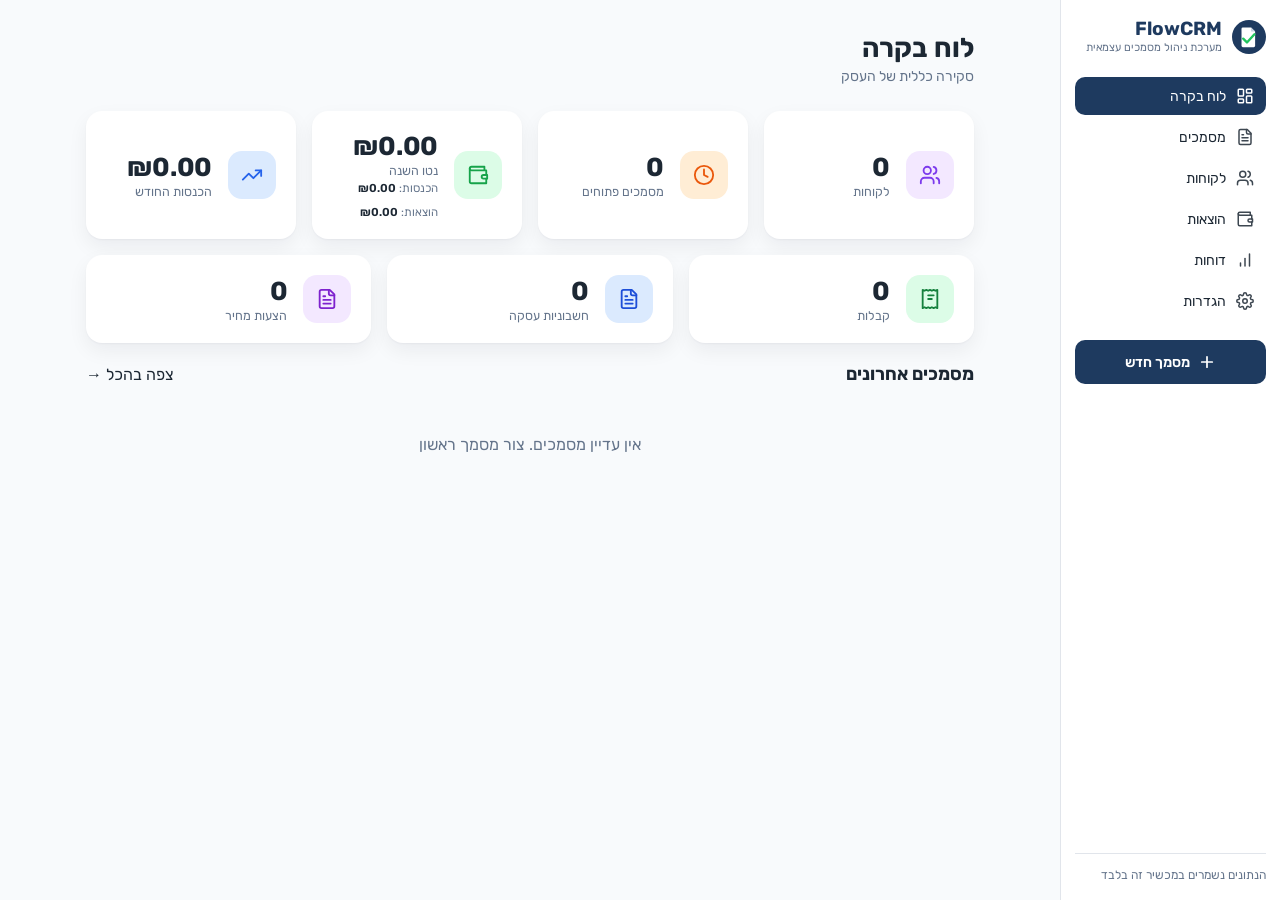
==== commit 82d38385: "Add files via upload" ====
--- a/index.html
+++ b/index.html
@@ -4,6 +4,9 @@
 <meta charset="UTF-8">
 <meta name="viewport" content="width=device-width, initial-scale=1, maximum-scale=1">
 <title>לוח בקרה - FlowCRM</title>
+<link rel="preconnect" href="https://fonts.googleapis.com">
+<link rel="preconnect" href="https://fonts.gstatic.com" crossorigin>
+<link href="https://fonts.googleapis.com/css2?family=Rubik:wght@400;500;600;700;800&display=swap" rel="stylesheet">
 <link rel="stylesheet" href="style.css">
 <link rel="manifest" href="manifest.json">
 <link rel="icon" href="icon-192.png">
@@ -18,15 +21,15 @@
 
     <div class="stat-grid">
       <div class="stat-card">
-        <div class="icon" style="background:#f3e8ff;">👥</div>
+        <div class="icon" style="background:#f3e8ff;color:#7c3aed;" id="iconClients"></div>
         <div><div class="num" id="statClients">0</div><div class="label">לקוחות</div></div>
       </div>
       <div class="stat-card">
-        <div class="icon" style="background:#fef9c3;">🕐</div>
+        <div class="icon" style="background:#ffedd5;color:#ea580c;" id="iconOpen"></div>
         <div><div class="num" id="statOpen">0</div><div class="label">מסמכים פתוחים</div></div>
       </div>
       <div class="stat-card stat-card-net">
-        <div class="icon" style="background:#dbeafe;">💰</div>
+        <div class="icon" style="background:#dcfce7;color:#16a34a;" id="iconNet"></div>
         <div>
           <div class="num" id="statYearNet">₪0</div>
           <div class="label">נטו השנה</div>
@@ -37,21 +40,21 @@
         </div>
       </div>
       <div class="stat-card">
-        <div class="icon" style="background:#dcfce7;">💲</div>
+        <div class="icon" style="background:#dbeafe;color:#2563eb;" id="iconMonth"></div>
         <div><div class="num" id="statMonth">₪0</div><div class="label">הכנסות החודש</div></div>
       </div>
     </div>
     <div class="stat-grid stat-grid-3">
       <div class="stat-card">
-        <div class="icon" style="background:#dcfce7;">🧾</div>
+        <div class="icon" style="background:#dcfce7;color:#15803d;" id="iconReceipts"></div>
         <div><div class="num" id="statReceipts">0</div><div class="label">קבלות</div></div>
       </div>
       <div class="stat-card">
-        <div class="icon" style="background:#dbeafe;">📄</div>
+        <div class="icon" style="background:#dbeafe;color:#1d4ed8;" id="iconInvoices"></div>
         <div><div class="num" id="statInvoices">0</div><div class="label">חשבוניות עסקה</div></div>
       </div>
       <div class="stat-card">
-        <div class="icon" style="background:#f3e8ff;">📝</div>
+        <div class="icon" style="background:#f3e8ff;color:#7e22ce;" id="iconQuotes"></div>
         <div><div class="num" id="statQuotes">0</div><div class="label">הצעות מחיר</div></div>
       </div>
     </div>
@@ -99,6 +102,14 @@
 document.getElementById("statInvoices").textContent = docs.filter(d => d.docType === "invoice").length;
 document.getElementById("statReceipts").textContent = docs.filter(d => d.docType === "receipt").length;
 
+document.getElementById("iconClients").innerHTML = icon("users");
+document.getElementById("iconOpen").innerHTML = icon("clock");
+document.getElementById("iconNet").innerHTML = icon("wallet");
+document.getElementById("iconMonth").innerHTML = icon("trendingUp");
+document.getElementById("iconReceipts").innerHTML = icon("receipt");
+document.getElementById("iconInvoices").innerHTML = icon("fileText");
+document.getElementById("iconQuotes").innerHTML = icon("fileText");
+
 const recent = [...docs].sort((a, b) => (b.issueDate || "").localeCompare(a.issueDate || "")).slice(0, 6);
 const grid = document.getElementById("recentDocs");
 if (!recent.length) {
@@ -107,7 +118,7 @@
   grid.innerHTML = recent.map(d => `
     <div class="doc-card">
       ${docCardInner(d, docTotal(d))}
-      <div class="actions"><a class="btn" href="view.html?id=${d.id}">👁 צפייה</a></div>
+      <div class="actions"><a class="btn" href="view.html?id=${d.id}">${icon("eye")} צפייה</a></div>
     </div>`).join("");
 }
 </script>
--- a/style.css
+++ b/style.css
@@ -15,7 +15,7 @@
   --navy: #1e3a5f;
   --navy-dark: #16293f;
   --blue-accent: #2f5d8a;
-  --bg: #ffffff;
+  --bg: #f8fafc;
   --card-bg: #ffffff;
   --border: #e1e5eb;
   --text: #1c2733;
@@ -23,8 +23,19 @@
   --danger: #c0392b;
   --green: #1e8a5f;
   --purple: #7b4fa0;
-  --radius: 12px;
-  --font: "DejaVu Sans Condensed", "Segoe UI", Arial, "Noto Sans Hebrew", sans-serif;
+  --radius: 16px;
+  --radius-sm: 10px;
+  /* Rubik (loaded from Google Fonts in each page's <head>) is the on-screen
+     UI font — modern, and Rubik covers Hebrew glyphs cleanly. This is
+     deliberately a DIFFERENT variable from the print stylesheet's font:
+     printed documents keep the self-hosted DejaVu Sans Condensed
+     (see .print-page below) so PDF generation still works byte-for-byte
+     offline even if Google Fonts is unreachable — only the on-screen app
+     chrome depends on the external font. */
+  --font: "Rubik", "Assistant", "Segoe UI", Arial, "Noto Sans Hebrew", sans-serif;
+  --font-print: "DejaVu Sans Condensed", "Segoe UI", Arial, "Noto Sans Hebrew", sans-serif;
+  --shadow-card: 0 1px 2px rgba(15,23,42,0.04), 0 8px 20px rgba(15,23,42,0.06);
+  --shadow-card-hover: 0 2px 4px rgba(15,23,42,0.05), 0 14px 32px rgba(15,23,42,0.10);
 }
 
 * { box-sizing: border-box; }
@@ -86,30 +97,42 @@
 .sidebar nav {
   display: flex;
   flex-direction: column;
-  gap: 4px;
+  gap: 3px;
 }
 .sidebar nav a {
+  display: flex;
+  align-items: center;
+  gap: 10px;
   padding: 10px 12px;
-  border-radius: 8px;
+  border-radius: var(--radius-sm);
   font-size: 14px;
   color: var(--text);
-}
+  transition: background .12s;
+}
+.sidebar nav a svg { width: 18px; height: 18px; flex-shrink: 0; opacity: .85; }
 .sidebar nav a.active,
 .sidebar nav a:hover {
   background: var(--navy);
   color: #fff;
 }
+.sidebar nav a.active svg, .sidebar nav a:hover svg { opacity: 1; }
 .sidebar .new-doc-btn {
-  margin-top: 18px;
+  margin-top: 20px;
+  display: flex;
+  align-items: center;
+  justify-content: center;
+  gap: 8px;
   background: var(--navy);
   color: #fff;
   border: none;
-  border-radius: 8px;
-  padding: 12px;
+  border-radius: var(--radius-sm);
+  padding: 13px;
   font-size: 14px;
+  font-weight: 600;
   text-align: center;
   cursor: pointer;
 }
+.sidebar .new-doc-btn svg { width: 18px; height: 18px; }
 .sidebar .new-doc-btn:hover { background: var(--navy-dark); }
 .sidebar .footer {
   margin-top: auto;
@@ -138,45 +161,45 @@
 
 .main {
   flex: 1;
-  padding: 24px 28px;
-  max-width: 900px;
+  padding: 32px 36px;
+  max-width: 960px;
   margin: 0 auto;
   width: 100%;
 }
 
-h1.page-title { font-size: 26px; margin: 0 0 2px; }
-p.page-subtitle { color: var(--text-muted); margin: 0 0 20px; font-size: 14px; }
+h1.page-title { font-size: 27px; font-weight: 700; margin: 0 0 4px; }
+p.page-subtitle { color: var(--text-muted); margin: 0 0 26px; font-size: 14px; }
 
 /* ---------- Cards / sections ---------- */
 .card {
   background: var(--card-bg);
-  border: 1px solid var(--border);
+  border: none;
   border-radius: var(--radius);
   overflow: hidden;
-  margin-bottom: 16px;
-  box-shadow: 0 1px 3px rgba(20,30,50,0.05);
+  margin-bottom: 20px;
+  box-shadow: var(--shadow-card);
 }
 .section-bar {
   background: var(--navy);
   color: #fff;
-  padding: 10px 16px;
+  padding: 12px 18px;
   font-size: 15px;
   font-weight: 600;
 }
-.section-body { padding: 16px; }
+.section-body { padding: 20px; }
 
 .field-row {
   display: flex;
-  gap: 14px;
+  gap: 16px;
   flex-wrap: wrap;
-  margin-bottom: 12px;
+  margin-bottom: 14px;
 }
 .field { flex: 1; min-width: 160px; display: flex; flex-direction: column; gap: 6px; }
 .field label { font-size: 13px; color: var(--text-muted); }
 .field input, .field select, .field textarea {
   border: 1px solid var(--border);
-  border-radius: 6px;
-  padding: 9px 10px;
+  border-radius: var(--radius-sm);
+  padding: 10px 12px;
   font-size: 14px;
   font-family: inherit;
   background: #fff;
@@ -189,10 +212,15 @@
   border: 1px solid var(--border);
   background: #fff;
   padding: 10px 18px;
-  border-radius: 8px;
+  border-radius: var(--radius-sm);
   font-size: 14px;
+  font-family: inherit;
   cursor: pointer;
-}
+  display: inline-flex;
+  align-items: center;
+  gap: 6px;
+}
+.btn svg { width: 15px; height: 15px; flex-shrink: 0; }
 .btn-primary { background: var(--navy); color: #fff; border-color: var(--navy); }
 .btn-primary:hover { background: var(--navy-dark); }
 .btn-danger { color: var(--danger); border-color: var(--danger); background: #fff; }
@@ -242,44 +270,45 @@
 .stat-grid {
   display: grid;
   grid-template-columns: repeat(4, 1fr);
-  gap: 14px;
-  margin-bottom: 14px;
+  gap: 16px;
+  margin-bottom: 16px;
 }
 .stat-card {
   background: var(--card-bg);
-  border: 1px solid var(--border);
+  border: none;
   border-radius: var(--radius);
-  padding: 16px;
+  padding: 20px;
   display: flex;
   align-items: center;
-  gap: 12px;
-  box-shadow: 0 1px 3px rgba(20,30,50,0.05);
+  gap: 16px;
+  box-shadow: var(--shadow-card);
   transition: box-shadow .15s, transform .15s;
 }
-.stat-card:hover { box-shadow: 0 4px 14px rgba(20,30,50,0.10); transform: translateY(-1px); }
-.stat-card .num { font-size: 24px; font-weight: 700; }
-.stat-card .label { font-size: 12px; color: var(--text-muted); }
+.stat-card:hover { box-shadow: var(--shadow-card-hover); transform: translateY(-2px); }
+.stat-card .num { font-size: 26px; font-weight: 700; letter-spacing: -0.01em; }
+.stat-card .label { font-size: 12.5px; color: var(--text-muted); margin-top: 1px; }
 .stat-card .icon {
-  width: 42px; height: 42px; border-radius: 10px;
-  display: flex; align-items: center; justify-content: center; font-size: 18px;
+  width: 48px; height: 48px; border-radius: 14px;
+  display: flex; align-items: center; justify-content: center;
   flex-shrink: 0;
 }
+.stat-card .icon svg { width: 22px; height: 22px; }
 .stat-grid-3 { grid-template-columns: repeat(3, 1fr); }
 .stat-card-net .sub-breakdown {
-  display: flex; gap: 10px; font-size: 11px; color: var(--text-muted); margin-top: 2px; flex-wrap: wrap;
+  display: flex; gap: 10px; font-size: 11.5px; color: var(--text-muted); margin-top: 3px; flex-wrap: wrap;
 }
 .stat-card-net .sub-breakdown b { color: var(--text); font-weight: 600; }
 
 /* document cards / list */
-.doc-grid { display: grid; grid-template-columns: repeat(3, 1fr); gap: 14px; }
+.doc-grid { display: grid; grid-template-columns: repeat(3, 1fr); gap: 16px; }
 .doc-card {
-  background: var(--card-bg); border: 1px solid var(--border); border-inline-start: 4px solid var(--border);
+  background: var(--card-bg); border: none; border-inline-start: 4px solid var(--border);
   border-radius: var(--radius);
-  padding: 14px; position: relative;
-  box-shadow: 0 1px 3px rgba(20,30,50,0.05);
-  transition: box-shadow .15s;
-}
-.doc-card:hover { box-shadow: 0 4px 14px rgba(20,30,50,0.10); }
+  padding: 18px; position: relative;
+  box-shadow: var(--shadow-card);
+  transition: box-shadow .15s, transform .15s;
+}
+.doc-card:hover { box-shadow: var(--shadow-card-hover); transform: translateY(-2px); }
 .doc-card.status-open { border-inline-start-color: #f59e0b; }
 .doc-card.status-closed { border-inline-start-color: #22c55e; }
 .doc-card.status-draft { border-inline-start-color: #ef4444; }
@@ -287,7 +316,7 @@
 .doc-card .doc-select { position: absolute; top: 12px; inset-inline-end: 12px; }
 .doc-card .doc-select input { width: 18px; height: 18px; cursor: pointer; }
 .badge {
-  display: inline-block; font-size: 11px; padding: 3px 9px; border-radius: 20px; font-weight: 600; margin-left: 4px;
+  display: inline-block; font-size: 11px; padding: 4px 11px; border-radius: 20px; font-weight: 600; margin-left: 4px;
 }
 .badge-invoice { background: #dbeafe; color: #1d4ed8; }
 .badge-receipt { background: #dcfce7; color: #15803d; }
@@ -329,9 +358,9 @@
 
 /* client cards */
 .client-card {
-  background: var(--card-bg); border: 1px solid var(--border); border-radius: var(--radius);
-  padding: 14px; display: flex; justify-content: space-between; align-items: flex-start; margin-bottom: 12px;
-  box-shadow: 0 1px 3px rgba(20,30,50,0.05);
+  background: var(--card-bg); border: none; border-radius: var(--radius);
+  padding: 18px; display: flex; justify-content: space-between; align-items: flex-start; margin-bottom: 14px;
+  box-shadow: var(--shadow-card);
 }
 .client-card .actions { display: flex; gap: 8px; }
 .client-card .name { font-weight: 700; margin-bottom: 4px; }
@@ -347,6 +376,12 @@
 
 /* ---------- Print / invoice preview ---------- */
 .print-page {
+  /* Deliberately NOT var(--font) (Rubik, loaded from Google Fonts) — the
+     printed document keeps the self-hosted DejaVu Sans Condensed so PDF
+     generation stays byte-identical and works offline, independent of
+     whether the external UI font loaded. Only the app chrome around it
+     uses Rubik. */
+  font-family: var(--font-print);
   background: #fff;
   width: 100%;
   max-width: 780px;
@@ -387,9 +422,9 @@
 
 /* ---------- Expenses ---------- */
 .expense-card {
-  background: var(--card-bg); border: 1px solid var(--border); border-radius: var(--radius);
-  padding: 14px; display: flex; gap: 14px; align-items: center; margin-bottom: 12px;
-  box-shadow: 0 1px 3px rgba(20,30,50,0.05);
+  background: var(--card-bg); border: none; border-radius: var(--radius);
+  padding: 16px; display: flex; gap: 14px; align-items: center; margin-bottom: 14px;
+  box-shadow: var(--shadow-card);
 }
 .expense-card .thumb {
   width: 46px; height: 46px; border-radius: 8px; background: #eef2f7; flex-shrink: 0;
